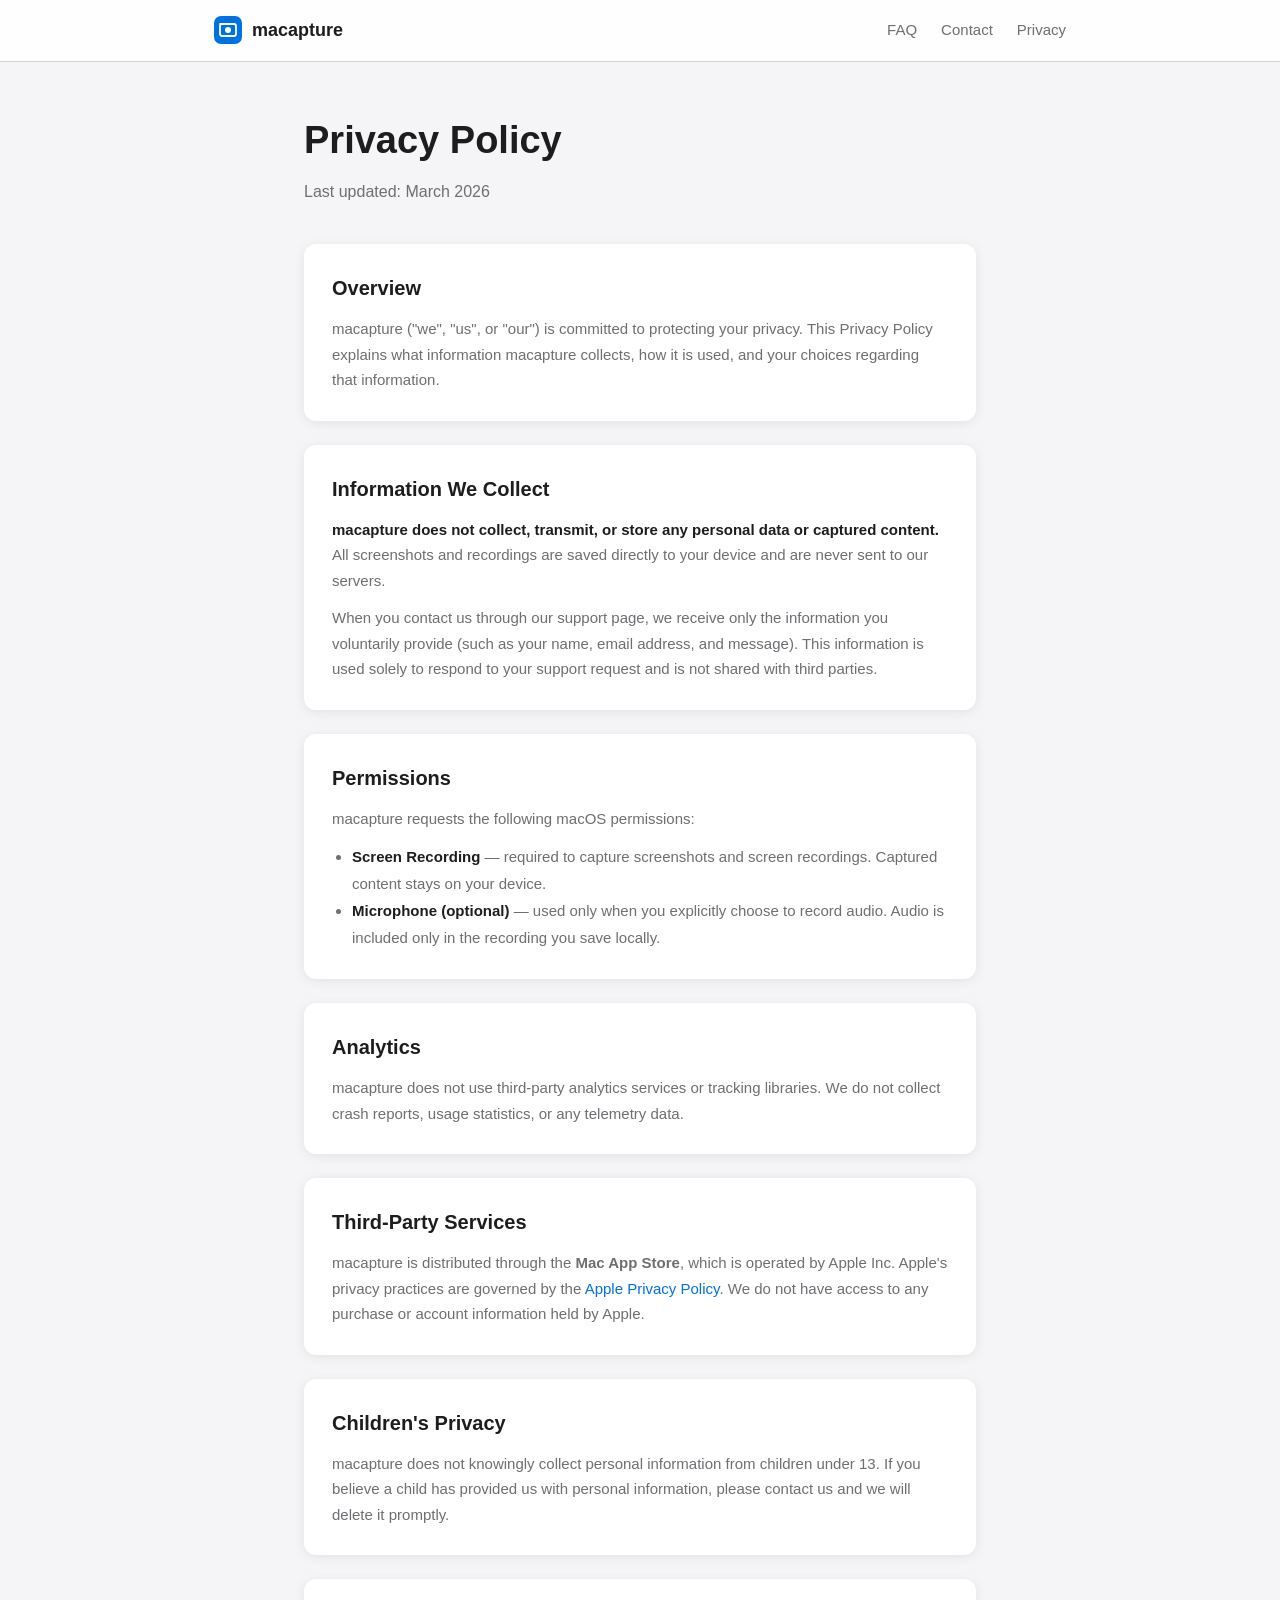
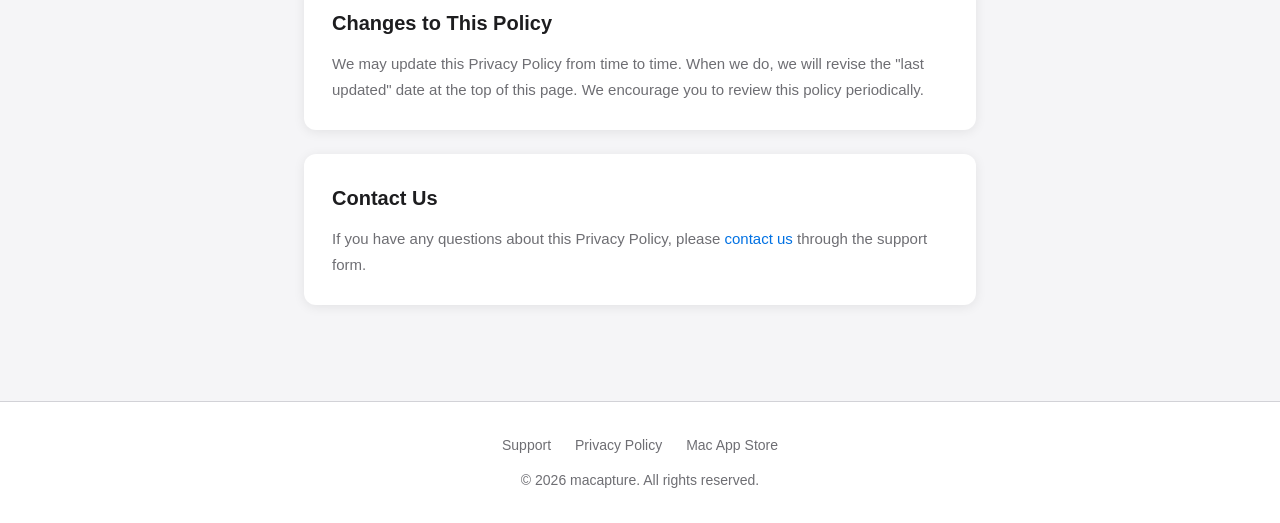
==== privacy.html @ 591356a4 "Add macapture support page (index, privacy, styles) Co-authored-by: Band-Aid <21311546+Band-Aid@user" ====
<!DOCTYPE html>
<html lang="en">
<head>
  <meta charset="UTF-8" />
  <meta name="viewport" content="width=device-width, initial-scale=1.0" />
  <title>Privacy Policy — macapture</title>
  <meta name="description" content="Privacy Policy for macapture." />
  <link rel="stylesheet" href="style.css" />
</head>
<body>

  <!-- Header -->
  <header>
    <div class="header-inner">
      <a class="logo" href="index.html">
        <svg width="28" height="28" viewBox="0 0 28 28" fill="none" aria-hidden="true">
          <rect width="28" height="28" rx="7" fill="#0071e3"/>
          <rect x="6" y="8" width="16" height="12" rx="2" stroke="#fff" stroke-width="1.8" fill="none"/>
          <circle cx="14" cy="14" r="3" fill="#fff"/>
          <line x1="6" y1="8" x2="10" y2="8" stroke="#fff" stroke-width="1.8" stroke-linecap="round"/>
        </svg>
        macapture
      </a>
      <nav>
        <a href="index.html#faq">FAQ</a>
        <a href="index.html#contact">Contact</a>
        <a href="privacy.html">Privacy</a>
      </nav>
    </div>
  </header>

  <main style="max-width:720px; margin:0 auto; padding:48px 24px 80px;">

    <h1 style="font-size:38px; font-weight:700; margin-bottom:8px;">Privacy Policy</h1>
    <p style="color:var(--text-secondary); margin-bottom:40px;">Last updated: March 2026</p>

    <div class="card" style="margin-bottom:24px;">
      <h2 style="font-size:20px; font-weight:600; margin-bottom:12px;">Overview</h2>
      <p style="color:var(--text-secondary); font-size:15px; line-height:1.7;">
        macapture ("we", "us", or "our") is committed to protecting your privacy. This Privacy Policy explains what information macapture collects, how it is used, and your choices regarding that information.
      </p>
    </div>

    <div class="card" style="margin-bottom:24px;">
      <h2 style="font-size:20px; font-weight:600; margin-bottom:12px;">Information We Collect</h2>
      <p style="color:var(--text-secondary); font-size:15px; line-height:1.7; margin-bottom:12px;">
        <strong style="color:var(--text);">macapture does not collect, transmit, or store any personal data or captured content.</strong> All screenshots and recordings are saved directly to your device and are never sent to our servers.
      </p>
      <p style="color:var(--text-secondary); font-size:15px; line-height:1.7;">
        When you contact us through our support page, we receive only the information you voluntarily provide (such as your name, email address, and message). This information is used solely to respond to your support request and is not shared with third parties.
      </p>
    </div>

    <div class="card" style="margin-bottom:24px;">
      <h2 style="font-size:20px; font-weight:600; margin-bottom:12px;">Permissions</h2>
      <p style="color:var(--text-secondary); font-size:15px; line-height:1.7; margin-bottom:12px;">
        macapture requests the following macOS permissions:
      </p>
      <ul style="color:var(--text-secondary); font-size:15px; line-height:1.8; padding-left:20px;">
        <li><strong style="color:var(--text);">Screen Recording</strong> — required to capture screenshots and screen recordings. Captured content stays on your device.</li>
        <li><strong style="color:var(--text);">Microphone (optional)</strong> — used only when you explicitly choose to record audio. Audio is included only in the recording you save locally.</li>
      </ul>
    </div>

    <div class="card" style="margin-bottom:24px;">
      <h2 style="font-size:20px; font-weight:600; margin-bottom:12px;">Analytics</h2>
      <p style="color:var(--text-secondary); font-size:15px; line-height:1.7;">
        macapture does not use third-party analytics services or tracking libraries. We do not collect crash reports, usage statistics, or any telemetry data.
      </p>
    </div>

    <div class="card" style="margin-bottom:24px;">
      <h2 style="font-size:20px; font-weight:600; margin-bottom:12px;">Third-Party Services</h2>
      <p style="color:var(--text-secondary); font-size:15px; line-height:1.7;">
        macapture is distributed through the <strong>Mac App Store</strong>, which is operated by Apple Inc. Apple's privacy practices are governed by the <a href="https://www.apple.com/legal/privacy/" target="_blank" rel="noopener noreferrer">Apple Privacy Policy</a>. We do not have access to any purchase or account information held by Apple.
      </p>
    </div>

    <div class="card" style="margin-bottom:24px;">
      <h2 style="font-size:20px; font-weight:600; margin-bottom:12px;">Children's Privacy</h2>
      <p style="color:var(--text-secondary); font-size:15px; line-height:1.7;">
        macapture does not knowingly collect personal information from children under 13. If you believe a child has provided us with personal information, please contact us and we will delete it promptly.
      </p>
    </div>

    <div class="card" style="margin-bottom:24px;">
      <h2 style="font-size:20px; font-weight:600; margin-bottom:12px;">Changes to This Policy</h2>
      <p style="color:var(--text-secondary); font-size:15px; line-height:1.7;">
        We may update this Privacy Policy from time to time. When we do, we will revise the "last updated" date at the top of this page. We encourage you to review this policy periodically.
      </p>
    </div>

    <div class="card">
      <h2 style="font-size:20px; font-weight:600; margin-bottom:12px;">Contact Us</h2>
      <p style="color:var(--text-secondary); font-size:15px; line-height:1.7;">
        If you have any questions about this Privacy Policy, please <a href="index.html#contact">contact us</a> through the support form.
      </p>
    </div>

  </main>

  <!-- Footer -->
  <footer>
    <div class="footer-links">
      <a href="index.html">Support</a>
      <a href="privacy.html">Privacy Policy</a>
      <a href="https://apps.apple.com" target="_blank" rel="noopener noreferrer">Mac App Store</a>
    </div>
    <p>&copy; <span id="year"></span> macapture. All rights reserved.</p>
  </footer>

  <script>
    document.getElementById('year').textContent = new Date().getFullYear();
  </script>

</body>
</html>
---- style.css ----
/* macapture support page styles */

*, *::before, *::after {
  box-sizing: border-box;
  margin: 0;
  padding: 0;
}

:root {
  --primary: #0071e3;
  --primary-dark: #0058b8;
  --text: #1d1d1f;
  --text-secondary: #6e6e73;
  --bg: #f5f5f7;
  --card-bg: #ffffff;
  --border: #d2d2d7;
  --radius: 12px;
  --shadow: 0 2px 12px rgba(0, 0, 0, 0.08);
}

body {
  font-family: -apple-system, BlinkMacSystemFont, "SF Pro Text", "Helvetica Neue", Arial, sans-serif;
  background: var(--bg);
  color: var(--text);
  line-height: 1.6;
  font-size: 16px;
}

a {
  color: var(--primary);
  text-decoration: none;
}

a:hover {
  text-decoration: underline;
  color: var(--primary-dark);
}

/* Header */
header {
  background: rgba(255, 255, 255, 0.85);
  backdrop-filter: saturate(180%) blur(20px);
  -webkit-backdrop-filter: saturate(180%) blur(20px);
  border-bottom: 1px solid var(--border);
  position: sticky;
  top: 0;
  z-index: 100;
}

.header-inner {
  max-width: 900px;
  margin: 0 auto;
  padding: 16px 24px;
  display: flex;
  align-items: center;
  justify-content: space-between;
}

.logo {
  display: flex;
  align-items: center;
  gap: 10px;
  font-weight: 600;
  font-size: 18px;
  color: var(--text);
  text-decoration: none;
}

.logo svg {
  flex-shrink: 0;
}

nav {
  display: flex;
  gap: 24px;
  align-items: center;
}

nav a {
  color: var(--text-secondary);
  font-size: 15px;
  font-weight: 400;
  transition: color 0.15s;
}

nav a:hover {
  color: var(--text);
  text-decoration: none;
}

/* Hero */
.hero {
  text-align: center;
  padding: 72px 24px 48px;
  max-width: 700px;
  margin: 0 auto;
}

.hero h1 {
  font-size: 48px;
  font-weight: 700;
  letter-spacing: -0.5px;
  line-height: 1.1;
  margin-bottom: 16px;
}

.hero p {
  font-size: 19px;
  color: var(--text-secondary);
  margin-bottom: 32px;
}

.btn {
  display: inline-block;
  background: var(--primary);
  color: #fff;
  padding: 12px 28px;
  border-radius: 980px;
  font-size: 16px;
  font-weight: 500;
  transition: background 0.15s, transform 0.1s;
}

.btn:hover {
  background: var(--primary-dark);
  color: #fff;
  text-decoration: none;
  transform: translateY(-1px);
}

/* Main content */
main {
  max-width: 900px;
  margin: 0 auto;
  padding: 0 24px 80px;
}

/* Section titles */
.section-title {
  font-size: 28px;
  font-weight: 600;
  margin-bottom: 24px;
  padding-top: 48px;
}

/* Cards */
.card {
  background: var(--card-bg);
  border-radius: var(--radius);
  box-shadow: var(--shadow);
  padding: 28px;
  margin-bottom: 16px;
}

/* Quick links grid */
.quick-links {
  display: grid;
  grid-template-columns: repeat(auto-fit, minmax(200px, 1fr));
  gap: 16px;
  margin-bottom: 48px;
}

.quick-link {
  background: var(--card-bg);
  border-radius: var(--radius);
  box-shadow: var(--shadow);
  padding: 24px;
  text-align: center;
  color: var(--text);
  font-weight: 500;
  font-size: 15px;
  transition: box-shadow 0.15s, transform 0.1s;
  display: flex;
  flex-direction: column;
  align-items: center;
  gap: 10px;
}

.quick-link:hover {
  box-shadow: 0 4px 20px rgba(0, 0, 0, 0.12);
  transform: translateY(-2px);
  text-decoration: none;
  color: var(--primary);
}

.quick-link svg {
  color: var(--primary);
}

/* FAQ */
.faq-item {
  background: var(--card-bg);
  border-radius: var(--radius);
  box-shadow: var(--shadow);
  margin-bottom: 12px;
  overflow: hidden;
}

.faq-question {
  width: 100%;
  text-align: left;
  background: none;
  border: none;
  padding: 20px 24px;
  font-size: 16px;
  font-weight: 500;
  color: var(--text);
  cursor: pointer;
  display: flex;
  justify-content: space-between;
  align-items: center;
  gap: 16px;
  font-family: inherit;
}

.faq-question:hover {
  background: rgba(0,0,0,0.02);
}

.faq-chevron {
  flex-shrink: 0;
  transition: transform 0.2s;
  color: var(--text-secondary);
}

.faq-item.open .faq-chevron {
  transform: rotate(180deg);
}

.faq-answer {
  display: none;
  padding: 0 24px 20px;
  color: var(--text-secondary);
  font-size: 15px;
  line-height: 1.7;
  border-top: 1px solid var(--border);
  padding-top: 16px;
}

.faq-answer p + p {
  margin-top: 10px;
}

.faq-item.open .faq-answer {
  display: block;
}

/* Contact form */
.contact-grid {
  display: grid;
  grid-template-columns: 1fr 1fr;
  gap: 16px;
  margin-bottom: 16px;
}

@media (max-width: 600px) {
  .contact-grid {
    grid-template-columns: 1fr;
  }
}

.form-group {
  display: flex;
  flex-direction: column;
  gap: 6px;
}

.form-group.full-width {
  grid-column: 1 / -1;
}

.form-group label {
  font-size: 14px;
  font-weight: 500;
  color: var(--text);
}

.form-group input,
.form-group select,
.form-group textarea {
  padding: 10px 14px;
  border: 1px solid var(--border);
  border-radius: 8px;
  font-size: 15px;
  font-family: inherit;
  color: var(--text);
  background: #fff;
  transition: border-color 0.15s, box-shadow 0.15s;
}

.form-group input:focus,
.form-group select:focus,
.form-group textarea:focus {
  outline: none;
  border-color: var(--primary);
  box-shadow: 0 0 0 3px rgba(0, 113, 227, 0.15);
}

.form-group textarea {
  resize: vertical;
  min-height: 120px;
}

.form-submit {
  display: flex;
  justify-content: flex-end;
}

.form-success {
  display: none;
  background: #e8f5e9;
  color: #2e7d32;
  border-radius: 8px;
  padding: 14px 18px;
  font-size: 15px;
  margin-top: 12px;
}

/* Footer */
footer {
  background: #fff;
  border-top: 1px solid var(--border);
  padding: 32px 24px;
  text-align: center;
  color: var(--text-secondary);
  font-size: 14px;
}

.footer-links {
  display: flex;
  justify-content: center;
  gap: 24px;
  margin-bottom: 12px;
  flex-wrap: wrap;
}

.footer-links a {
  color: var(--text-secondary);
}

.footer-links a:hover {
  color: var(--text);
}

/* Responsive */
@media (max-width: 600px) {
  .hero h1 {
    font-size: 34px;
  }

  .hero p {
    font-size: 17px;
  }

  .header-inner {
    flex-direction: column;
    gap: 12px;
    align-items: flex-start;
  }
}
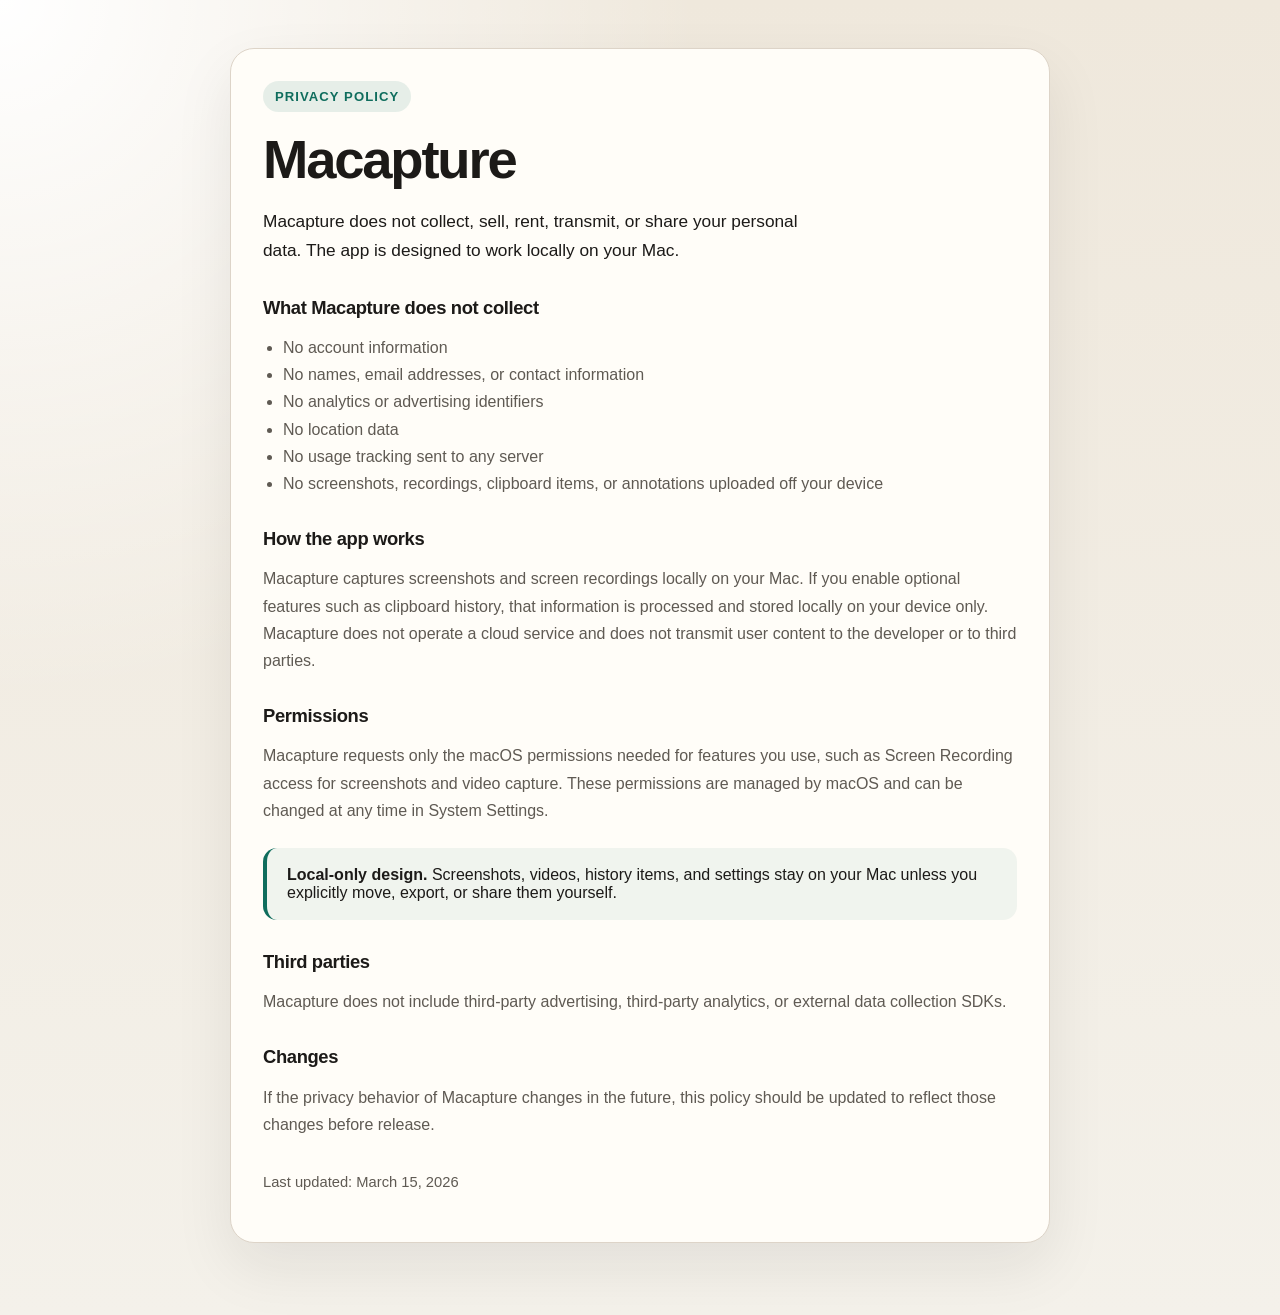
==== commit ecf2c076: "Revise privacy.html for improved layout and styles Updated the structure and styling of the privacy " ====
--- a/privacy.html
+++ b/privacy.html
@@ -1,117 +1,176 @@
 <!DOCTYPE html>
 <html lang="en">
 <head>
-  <meta charset="UTF-8" />
-  <meta name="viewport" content="width=device-width, initial-scale=1.0" />
-  <title>Privacy Policy — macapture</title>
-  <meta name="description" content="Privacy Policy for macapture." />
-  <link rel="stylesheet" href="style.css" />
+    <meta charset="utf-8">
+    <meta name="viewport" content="width=device-width, initial-scale=1">
+    <title>Macapture Privacy Policy</title>
+    <style>
+        :root {
+            color-scheme: light;
+            --bg: #f4f1ea;
+            --panel: #fffdf8;
+            --text: #1c1a18;
+            --muted: #5f5a53;
+            --line: #ddd4c8;
+            --accent: #0f6d5d;
+        }
+
+        * {
+            box-sizing: border-box;
+        }
+
+        body {
+            margin: 0;
+            font-family: "Avenir Next", "Helvetica Neue", Helvetica, Arial, sans-serif;
+            background:
+                radial-gradient(circle at top left, #ffffff 0%, rgba(255, 255, 255, 0) 38%),
+                linear-gradient(180deg, #efe8dc 0%, var(--bg) 100%);
+            color: var(--text);
+        }
+
+        main {
+            max-width: 860px;
+            margin: 0 auto;
+            padding: 48px 20px 72px;
+        }
+
+        .card {
+            background: var(--panel);
+            border: 1px solid var(--line);
+            border-radius: 24px;
+            padding: 32px;
+            box-shadow: 0 24px 60px rgba(28, 26, 24, 0.08);
+        }
+
+        h1,
+        h2 {
+            margin: 0 0 16px;
+            line-height: 1.1;
+        }
+
+        h1 {
+            font-size: clamp(2.2rem, 5vw, 3.4rem);
+            letter-spacing: -0.04em;
+        }
+
+        h2 {
+            margin-top: 32px;
+            font-size: 1.15rem;
+            letter-spacing: -0.02em;
+        }
+
+        p,
+        li {
+            font-size: 1rem;
+            line-height: 1.7;
+            color: var(--muted);
+        }
+
+        .lede {
+            font-size: 1.08rem;
+            color: var(--text);
+            max-width: 60ch;
+        }
+
+        .badge {
+            display: inline-block;
+            margin-bottom: 18px;
+            padding: 8px 12px;
+            border-radius: 999px;
+            background: rgba(15, 109, 93, 0.1);
+            color: var(--accent);
+            font-size: 0.82rem;
+            font-weight: 700;
+            letter-spacing: 0.08em;
+            text-transform: uppercase;
+        }
+
+        ul {
+            padding-left: 20px;
+            margin: 12px 0 0;
+        }
+
+        .callout {
+            margin-top: 24px;
+            padding: 18px 20px;
+            border-left: 4px solid var(--accent);
+            background: rgba(15, 109, 93, 0.06);
+            border-radius: 14px;
+        }
+
+        .footer {
+            margin-top: 32px;
+            font-size: 0.92rem;
+            color: var(--muted);
+        }
+
+        @media (max-width: 640px) {
+            main {
+                padding: 24px 14px 40px;
+            }
+
+            .card {
+                padding: 22px;
+                border-radius: 18px;
+            }
+        }
+    </style>
 </head>
 <body>
+    <main>
+        <section class="card">
+            <div class="badge">Privacy Policy</div>
+            <h1>Macapture</h1>
+            <p class="lede">
+                Macapture does not collect, sell, rent, transmit, or share your personal data.
+                The app is designed to work locally on your Mac.
+            </p>
 
-  <!-- Header -->
-  <header>
-    <div class="header-inner">
-      <a class="logo" href="index.html">
-        <svg width="28" height="28" viewBox="0 0 28 28" fill="none" aria-hidden="true">
-          <rect width="28" height="28" rx="7" fill="#0071e3"/>
-          <rect x="6" y="8" width="16" height="12" rx="2" stroke="#fff" stroke-width="1.8" fill="none"/>
-          <circle cx="14" cy="14" r="3" fill="#fff"/>
-          <line x1="6" y1="8" x2="10" y2="8" stroke="#fff" stroke-width="1.8" stroke-linecap="round"/>
-        </svg>
-        macapture
-      </a>
-      <nav>
-        <a href="index.html#faq">FAQ</a>
-        <a href="index.html#contact">Contact</a>
-        <a href="privacy.html">Privacy</a>
-      </nav>
-    </div>
-  </header>
+            <h2>What Macapture does not collect</h2>
+            <ul>
+                <li>No account information</li>
+                <li>No names, email addresses, or contact information</li>
+                <li>No analytics or advertising identifiers</li>
+                <li>No location data</li>
+                <li>No usage tracking sent to any server</li>
+                <li>No screenshots, recordings, clipboard items, or annotations uploaded off your device</li>
+            </ul>
 
-  <main style="max-width:720px; margin:0 auto; padding:48px 24px 80px;">
+            <h2>How the app works</h2>
+            <p>
+                Macapture captures screenshots and screen recordings locally on your Mac. If you enable
+                optional features such as clipboard history, that information is processed and stored locally
+                on your device only. Macapture does not operate a cloud service and does not transmit user
+                content to the developer or to third parties.
+            </p>
 
-    <h1 style="font-size:38px; font-weight:700; margin-bottom:8px;">Privacy Policy</h1>
-    <p style="color:var(--text-secondary); margin-bottom:40px;">Last updated: March 2026</p>
+            <h2>Permissions</h2>
+            <p>
+                Macapture requests only the macOS permissions needed for features you use, such as Screen
+                Recording access for screenshots and video capture. These permissions are managed by macOS
+                and can be changed at any time in System Settings.
+            </p>
 
-    <div class="card" style="margin-bottom:24px;">
-      <h2 style="font-size:20px; font-weight:600; margin-bottom:12px;">Overview</h2>
-      <p style="color:var(--text-secondary); font-size:15px; line-height:1.7;">
-        macapture ("we", "us", or "our") is committed to protecting your privacy. This Privacy Policy explains what information macapture collects, how it is used, and your choices regarding that information.
-      </p>
-    </div>
+            <div class="callout">
+                <strong>Local-only design.</strong>
+                Screenshots, videos, history items, and settings stay on your Mac unless you explicitly move,
+                export, or share them yourself.
+            </div>
 
-    <div class="card" style="margin-bottom:24px;">
-      <h2 style="font-size:20px; font-weight:600; margin-bottom:12px;">Information We Collect</h2>
-      <p style="color:var(--text-secondary); font-size:15px; line-height:1.7; margin-bottom:12px;">
-        <strong style="color:var(--text);">macapture does not collect, transmit, or store any personal data or captured content.</strong> All screenshots and recordings are saved directly to your device and are never sent to our servers.
-      </p>
-      <p style="color:var(--text-secondary); font-size:15px; line-height:1.7;">
-        When you contact us through our support page, we receive only the information you voluntarily provide (such as your name, email address, and message). This information is used solely to respond to your support request and is not shared with third parties.
-      </p>
-    </div>
+            <h2>Third parties</h2>
+            <p>
+                Macapture does not include third-party advertising, third-party analytics, or external data
+                collection SDKs.
+            </p>
 
-    <div class="card" style="margin-bottom:24px;">
-      <h2 style="font-size:20px; font-weight:600; margin-bottom:12px;">Permissions</h2>
-      <p style="color:var(--text-secondary); font-size:15px; line-height:1.7; margin-bottom:12px;">
-        macapture requests the following macOS permissions:
-      </p>
-      <ul style="color:var(--text-secondary); font-size:15px; line-height:1.8; padding-left:20px;">
-        <li><strong style="color:var(--text);">Screen Recording</strong> — required to capture screenshots and screen recordings. Captured content stays on your device.</li>
-        <li><strong style="color:var(--text);">Microphone (optional)</strong> — used only when you explicitly choose to record audio. Audio is included only in the recording you save locally.</li>
-      </ul>
-    </div>
+            <h2>Changes</h2>
+            <p>
+                If the privacy behavior of Macapture changes in the future, this policy should be updated to
+                reflect those changes before release.
+            </p>
 
-    <div class="card" style="margin-bottom:24px;">
-      <h2 style="font-size:20px; font-weight:600; margin-bottom:12px;">Analytics</h2>
-      <p style="color:var(--text-secondary); font-size:15px; line-height:1.7;">
-        macapture does not use third-party analytics services or tracking libraries. We do not collect crash reports, usage statistics, or any telemetry data.
-      </p>
-    </div>
-
-    <div class="card" style="margin-bottom:24px;">
-      <h2 style="font-size:20px; font-weight:600; margin-bottom:12px;">Third-Party Services</h2>
-      <p style="color:var(--text-secondary); font-size:15px; line-height:1.7;">
-        macapture is distributed through the <strong>Mac App Store</strong>, which is operated by Apple Inc. Apple's privacy practices are governed by the <a href="https://www.apple.com/legal/privacy/" target="_blank" rel="noopener noreferrer">Apple Privacy Policy</a>. We do not have access to any purchase or account information held by Apple.
-      </p>
-    </div>
-
-    <div class="card" style="margin-bottom:24px;">
-      <h2 style="font-size:20px; font-weight:600; margin-bottom:12px;">Children's Privacy</h2>
-      <p style="color:var(--text-secondary); font-size:15px; line-height:1.7;">
-        macapture does not knowingly collect personal information from children under 13. If you believe a child has provided us with personal information, please contact us and we will delete it promptly.
-      </p>
-    </div>
-
-    <div class="card" style="margin-bottom:24px;">
-      <h2 style="font-size:20px; font-weight:600; margin-bottom:12px;">Changes to This Policy</h2>
-      <p style="color:var(--text-secondary); font-size:15px; line-height:1.7;">
-        We may update this Privacy Policy from time to time. When we do, we will revise the "last updated" date at the top of this page. We encourage you to review this policy periodically.
-      </p>
-    </div>
-
-    <div class="card">
-      <h2 style="font-size:20px; font-weight:600; margin-bottom:12px;">Contact Us</h2>
-      <p style="color:var(--text-secondary); font-size:15px; line-height:1.7;">
-        If you have any questions about this Privacy Policy, please <a href="index.html#contact">contact us</a> through the support form.
-      </p>
-    </div>
-
-  </main>
-
-  <!-- Footer -->
-  <footer>
-    <div class="footer-links">
-      <a href="index.html">Support</a>
-      <a href="privacy.html">Privacy Policy</a>
-      <a href="https://apps.apple.com" target="_blank" rel="noopener noreferrer">Mac App Store</a>
-    </div>
-    <p>&copy; <span id="year"></span> macapture. All rights reserved.</p>
-  </footer>
-
-  <script>
-    document.getElementById('year').textContent = new Date().getFullYear();
-  </script>
-
+            <p class="footer">Last updated: March 15, 2026</p>
+        </section>
+    </main>
 </body>
 </html>
